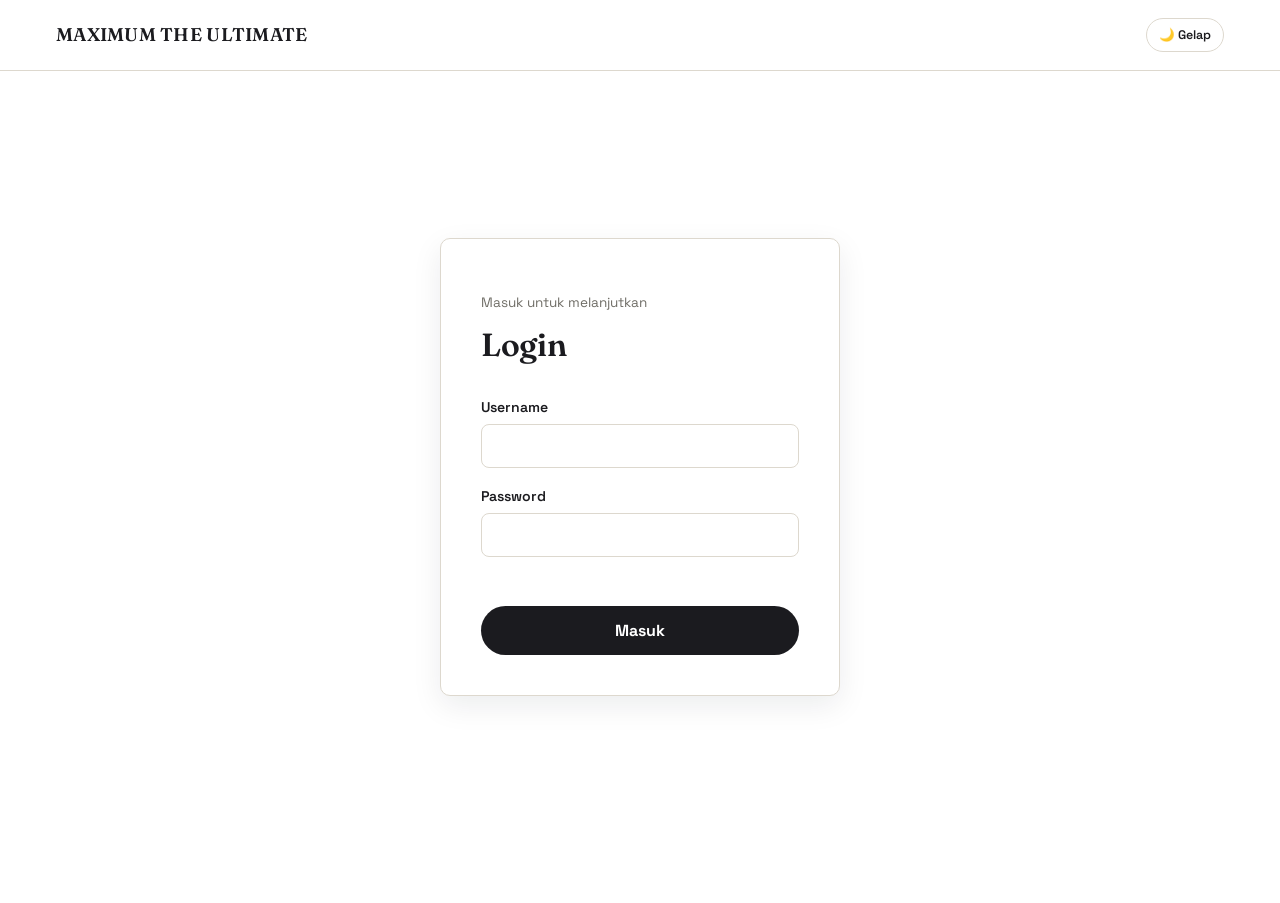
==== index.html @ 6335e6b5 "gaskeun" ====
<!doctype html>
<html lang="id">
<head>
<script src="js/auth-guard.js?v=20261030a"></script>
<meta charset="utf-8" />
<meta name="viewport" content="width=device-width, initial-scale=1" />
<link rel="preconnect" href="https://script.google.com" crossorigin />
<link rel="preconnect" href="https://script.googleusercontent.com" crossorigin />
<link rel="dns-prefetch" href="https://script.google.com" />
<link rel="dns-prefetch" href="https://script.googleusercontent.com" />
<title>MAXIMUM THE ULTIMATE — Laporan Event &amp; Analytics</title>
<link rel="stylesheet" href="css/style.css?v=20261030a" />
<link rel="stylesheet" href="css/loader.css?v=20261030a" />
<link rel="stylesheet" href="css/feas.css?v=20261030a" />
<link rel="stylesheet" href="css/home.css?v=20261030a" />
</head>
<body class="home-page">
  <header class="topnav homebar">
    <div class="brand"><svg class="brand-mark" viewBox="0 0 24 24" fill="currentColor" aria-hidden="true"><rect x="0" y="0" width="6" height="6" rx="1" opacity=".45"/><rect x="9" y="0" width="6" height="6" rx="1"/><rect x="18" y="0" width="6" height="6" rx="1"/><rect x="0" y="9" width="6" height="6" rx="1"/><rect x="9" y="9" width="6" height="6" rx="1" opacity=".45"/><rect x="18" y="9" width="6" height="6" rx="1"/><rect x="9" y="18" width="6" height="6" rx="1"/><rect x="18" y="18" width="6" height="6" rx="1" opacity=".45"/></svg>MAXIMUM THE ULTIMATE</div>
    <div class="topnav-actions"><button type="button" class="theme-toggle" data-theme-toggle>🌙 Gelap</button></div>
  </header>

  <svg width="0" height="0" style="position:absolute" aria-hidden="true" focusable="false">
    <defs>
      <symbol id="px-corner" viewBox="0 0 56 38" fill="currentColor"><rect x="14" y="0" width="10" height="10" rx="1.5" opacity="0.16"/><rect x="28" y="0" width="10" height="10" rx="1.5" opacity="0.5"/><rect x="42" y="0" width="10" height="10" rx="1.5" opacity="1"/><rect x="0" y="14" width="10" height="10" rx="1.5" opacity="0.1"/><rect x="14" y="14" width="10" height="10" rx="1.5" opacity="0.28"/><rect x="28" y="14" width="10" height="10" rx="1.5" opacity="0.7"/><rect x="42" y="14" width="10" height="10" rx="1.5" opacity="0.9"/><rect x="14" y="28" width="10" height="10" rx="1.5" opacity="0.18"/><rect x="28" y="28" width="10" height="10" rx="1.5" opacity="0.4"/><rect x="42" y="28" width="10" height="10" rx="1.5" opacity="0.75"/></symbol>
      <symbol id="px-scatter" viewBox="0 0 38 38" fill="currentColor"><rect x="14" y="0" width="10" height="10" rx="1.5" opacity="1"/><rect x="28" y="0" width="10" height="10" rx="1.5" opacity="0.5"/><rect x="0" y="14" width="10" height="10" rx="1.5" opacity="0.6"/><rect x="28" y="14" width="10" height="10" rx="1.5" opacity="1"/><rect x="0" y="28" width="10" height="10" rx="1.5" opacity="1"/><rect x="14" y="28" width="10" height="10" rx="1.5" opacity="0.4"/></symbol>
    </defs>
  </svg>

  <main class="home">
    <h1>Menu utama</h1>
    <p class="sub">Pilih fitur yang ingin dibuka.</p>
    <nav class="tiles" aria-label="Fitur">
      <svg class="panel-px a" viewBox="0 0 56 38" aria-hidden="true"><use href="#px-corner"/></svg>
      <svg class="panel-px b" viewBox="0 0 38 38" aria-hidden="true"><use href="#px-scatter"/></svg>
      <svg class="panel-px c" viewBox="0 0 56 38" aria-hidden="true"><use href="#px-corner"/></svg>
      <a class="tile" href="input.html" style="--tcl:#1f8a70;--tcd:#9fd4ab"><svg class="tile-px" viewBox="0 0 56 38" aria-hidden="true"><use href="#px-corner"/></svg><span class="tile-ic"><svg viewBox="0 0 24 24" fill="currentColor" aria-hidden="true"><rect x="0" y="0" width="6" height="6" rx="1"/><rect x="9" y="0" width="6" height="6" rx="1"/><rect x="0" y="9" width="6" height="6" rx="1"/><rect x="9" y="9" width="6" height="6" rx="1" opacity="0.5"/><rect x="18" y="9" width="6" height="6" rx="1"/><rect x="9" y="18" width="6" height="6" rx="1"/><rect x="18" y="18" width="6" height="6" rx="1"/></svg></span><span class="tile-t">Input Report</span><span class="tile-d">Catat event dan barang sewa, plus Daftar Event (buka, edit, duplikat).</span></a>
      <a class="tile" href="analytics.html" style="--tcl:#6b4fa0;--tcd:#aa9ddb"><svg class="tile-px" viewBox="0 0 56 38" aria-hidden="true"><use href="#px-corner"/></svg><span class="tile-ic"><svg viewBox="0 0 24 24" fill="currentColor" aria-hidden="true"><rect x="9" y="0" width="6" height="6" rx="1"/><rect x="18" y="0" width="6" height="6" rx="1" opacity="0.5"/><rect x="0" y="9" width="6" height="6" rx="1"/><rect x="9" y="9" width="6" height="6" rx="1"/><rect x="0" y="18" width="6" height="6" rx="1" opacity="0.5"/><rect x="9" y="18" width="6" height="6" rx="1"/><rect x="18" y="18" width="6" height="6" rx="1"/></svg></span><span class="tile-t">Analytics</span><span class="tile-d">Cerita data: vendor, harga, barang, dan pola pengeluaran.</span></a>
      <a class="tile" href="budget.html" style="--tcl:#d4472a;--tcd:#f2a691"><svg class="tile-px" viewBox="0 0 56 38" aria-hidden="true"><use href="#px-corner"/></svg><span class="tile-ic"><svg viewBox="0 0 24 24" fill="currentColor" aria-hidden="true"><rect x="0" y="0" width="6" height="6" rx="1"/><rect x="9" y="0" width="6" height="6" rx="1" opacity="0.5"/><rect x="18" y="0" width="6" height="6" rx="1"/><rect x="9" y="9" width="6" height="6" rx="1"/><rect x="18" y="9" width="6" height="6" rx="1"/><rect x="0" y="18" width="6" height="6" rx="1"/><rect x="9" y="18" width="6" height="6" rx="1"/></svg></span><span class="tile-t">Budget</span><span class="tile-d">Susun budget dengan saran item, vendor, dan harga dari database.</span></a>
      <a class="tile" href="feasibility.html" style="--tcl:#b8860b;--tcd:#e8ca8d"><svg class="tile-px" viewBox="0 0 56 38" aria-hidden="true"><use href="#px-corner"/></svg><span class="tile-ic"><svg viewBox="0 0 24 24" fill="currentColor" aria-hidden="true"><rect x="0" y="0" width="6" height="6" rx="1" opacity="0.5"/><rect x="9" y="0" width="6" height="6" rx="1"/><rect x="0" y="9" width="6" height="6" rx="1"/><rect x="9" y="9" width="6" height="6" rx="1"/><rect x="18" y="9" width="6" height="6" rx="1"/><rect x="9" y="18" width="6" height="6" rx="1" opacity="0.5"/><rect x="18" y="18" width="6" height="6" rx="1"/></svg></span><span class="tile-t">Feasibility</span><span class="tile-d">Cek kelayakan anggaran event terhadap plafon & margin.</span></a>
      <a class="tile" href="vendor.html" style="--tcl:#0e7c86;--tcd:#74bcc4"><svg class="tile-px" viewBox="0 0 56 38" aria-hidden="true"><use href="#px-corner"/></svg><span class="tile-ic"><svg viewBox="0 1 24 24" fill="currentColor" aria-hidden="true"><ellipse cx="12" cy="5" rx="8" ry="3"/><path d="M4 6.2c0 1.66 3.58 3 8 3s8-1.34 8-3v2.4c0 1.66-3.58 3-8 3s-8-1.34-8-3z"/><path d="M4 9.8c0 1.66 3.58 3 8 3s8-1.34 8-3v2.4c0 1.66-3.58 3-8 3s-8-1.34-8-3z"/><path d="M4 13.4c0 1.66 3.58 3 8 3s8-1.34 8-3v2.4c0 1.66-3.58 3-8 3s-8-1.34-8-3z"/><path d="M4 17c0 1.66 3.58 3 8 3s8-1.34 8-3v2.4c0 1.66-3.58 3-8 3s-8-1.34-8-3z"/></svg></span><span class="tile-t">Database</span><span class="tile-d">Database harga item per vendor dan kombinasi hari.</span></a>
    </nav>
  </main>

  <script src="js/loader.js?v=20261030a"></script>
  <script src="js/theme.js?v=20261030a"></script>
  </body>
</html>
---- css/style.css ----
/* =========================================================================
   style.css — shared tokens, reset, typography, and nav.
   Design language: editorial data journalism, not an admin dashboard.
   ========================================================================= */

@import url("https://fonts.googleapis.com/css2?family=Fraunces:ital,opsz,wght@0,9..144,400;0,9..144,500;0,9..144,600;0,9..144,700;1,9..144,500&family=Space+Grotesk:wght@400;500;600;700&display=swap");

:root {
  color-scheme: light;
  --paper: #ffffff;
  --paper-raised: #ffffff;
  --ink: #1b1b1f;
  --muted: #6f6d66;
  --line: #ddd8ce;

  --c-price: #1f8a70;
  --c-vendor-freq: #6b4fa0;
  --c-vendor-spend: #e8552f;
  --c-item: #c9971f;
  --c-itemvendor: #233d63;
  --c-time: #b23a6b;
  --c-payment: #0e7c86;
  --c-attention: #c1352e;

  --font-display: "Fraunces", Georgia, serif;
  --font-sans: "Space Grotesk", "Helvetica Neue", Arial, sans-serif;

  --measure: 640px;
  --radius: 10px;
  --shadow: 0 10px 30px rgba(15, 23, 42, 0.08);
}

:root[data-theme="dark"] {
  color-scheme: dark;
  --paper: #0b0b0d;
  --paper-raised: #151518;
  --ink: #f5f5f5;
  --muted: #a3a3ad;
  --line: #2b2b31;
  --shadow: 0 14px 34px rgba(0,0,0,.35);
}


* { box-sizing: border-box; }

html { scroll-behavior: smooth; }
@media (prefers-reduced-motion: reduce) {
  html { scroll-behavior: auto; }
  * { animation-duration: 0.01ms !important; animation-iteration-count: 1 !important; transition-duration: 0.01ms !important; scroll-behavior: auto !important; }
}

body {
  margin: 0;
  background: var(--paper);
  color: var(--ink);
  font-family: var(--font-sans);
  font-size: 16px;
  line-height: 1.5;
  -webkit-font-smoothing: antialiased;
}

h1, h2, h3 { font-family: var(--font-display); margin: 0; font-weight: 600; letter-spacing: -0.01em; }

a { color: inherit; }

button {
  font-family: var(--font-sans);
  cursor: pointer;
}

:focus-visible {
  outline: 3px solid var(--c-vendor-freq);
  outline-offset: 2px;
}

/* ---------------------------------------------------------------------- */
/* Top navigation                                                          */
/* ---------------------------------------------------------------------- */
.topnav {
  position: sticky;
  top: 0;
  z-index: 40;
  display: flex;
  align-items: center;
  justify-content: space-between;
  padding: 18px clamp(20px, 5vw, 56px);
  background: color-mix(in srgb, var(--paper) 92%, transparent);
  backdrop-filter: blur(6px);
  border-bottom: 1px solid var(--line);
}

.topnav .brand {
  font-family: var(--font-display);
  font-weight: 600;
  font-size: 1.15rem;
}

.topnav .brand span { color: var(--ink); }
.topnav .brand { text-transform: uppercase; letter-spacing: .015em; }
.topnav-actions { display:flex; align-items:center; gap:10px; }
.theme-toggle { border:1px solid var(--line); background:var(--paper-raised); color:var(--ink); border-radius:999px; padding:8px 12px; font-size:.78rem; font-weight:600; cursor:pointer; white-space:nowrap; flex-shrink:0; transition:transform .2s ease, border-color .2s ease, background .2s ease; }
.theme-toggle:hover { transform:translateY(-1px); border-color:var(--ink); }

.topnav nav {
  display: flex;
  gap: 28px;
}

.topnav nav a {
  text-decoration: none;
  font-size: 0.95rem;
  font-weight: 500;
  color: var(--muted);
  white-space: nowrap;
  padding-bottom: 4px;
  border-bottom: 2px solid transparent;
  transition: color 0.2s ease, border-color 0.2s ease;
}

.topnav nav a:hover,
.topnav nav a.active {
  color: var(--ink);
  border-bottom-color: var(--c-vendor-spend);
}

/* ---------------------------------------------------------------------- */
/* Landing page (index.html)                                               */
/* ---------------------------------------------------------------------- */
.landing-hero {
  min-height: calc(100vh - 68px);
  display: flex;
  flex-direction: column;
  justify-content: center;
  padding: 40px clamp(20px, 6vw, 80px) 80px;
}

.landing-hero .kicker {
  font-size: 0.95rem;
  color: var(--muted);
  margin-bottom: 18px;
  max-width: 480px;
}

.landing-hero h1 {
  font-size: clamp(2.6rem, 7vw, 5.2rem);
  line-height: 1.02;
  max-width: 16ch;
}

.landing-hero h1 em {
  font-style: italic;
  color: var(--c-vendor-spend);
}

.landing-actions {
  display: flex;
  gap: 16px;
  margin-top: 44px;
  flex-wrap: wrap;
}

.btn {
  display: inline-flex;
  align-items: center;
  gap: 10px;
  padding: 14px 26px;
  border-radius: 999px;
  font-weight: 600;
  font-size: 1rem;
  text-decoration: none;
  border: 1.5px solid var(--ink);
  transition: transform 0.15s ease, background 0.15s ease, color 0.15s ease;
}

.btn-primary { background: var(--ink); color: var(--paper); }
.btn-primary:hover { transform: translateY(-2px); background: var(--c-vendor-spend); border-color: var(--c-vendor-spend); }

.btn-secondary { background: transparent; color: var(--ink); }
.btn-secondary:hover { transform: translateY(-2px); background: var(--paper-raised); }

.landing-glance {
  display: grid;
  grid-template-columns: repeat(auto-fit, minmax(150px, 1fr));
  gap: 28px;
  margin-top: 64px;
  max-width: 760px;
}

.glance-item .num {
  font-family: var(--font-display);
  font-size: clamp(2rem, 4vw, 2.8rem);
  color: var(--c-itemvendor);
}

.glance-item .label {
  font-size: 0.85rem;
  color: var(--muted);
  margin-top: 4px;
}


/* Responsive safety */
img, svg, canvas, iframe { max-width: 100%; }
.chart-wrap, .item-block, .field, .story-section, .section-text { min-width: 0; }
/* Kata hanya dipatahkan kalau satu kata benar-benar tidak muat di baris
   (mis. URL panjang). Sebelumnya "anywhere" membuat menu & tombol yang
   sempit terpecah huruf per huruf di layar HP. */
* { overflow-wrap: break-word; }
.topnav nav a, .theme-toggle, .btn, button { overflow-wrap: normal; word-break: normal; }


/* ---------------------------------------------------------------------- */
/* Navigasi di layar kecil: 2 baris rapi (nama di atas, menu di bawah)     */
/* ---------------------------------------------------------------------- */
@media (max-width: 760px) {
  .topnav {
    flex-wrap: wrap;
    gap: 10px 12px;
    padding: 12px clamp(16px, 5vw, 28px) 0;
  }
  .topnav .brand {
    flex: 1 1 0;                  /* boleh 2 baris, supaya tombol tema tetap sebaris di kanan */
    min-width: 0;
    text-wrap: balance;
    font-size: clamp(0.92rem, 4.2vw, 1.05rem);
    line-height: 1.25;
    padding-bottom: 2px;
  }
  .topnav-actions {
    display: contents;            /* toggle naik ke baris pertama, menu ke baris kedua */
  }
  .topnav-actions .theme-toggle {
    order: 2;
    align-self: center;
    margin-left: auto;
  }
  .topnav-actions nav {
    order: 3;
    flex: 1 1 100%;
    gap: 18px;
    overflow-x: auto;
    scrollbar-width: none;
    -webkit-overflow-scrolling: touch;
    margin: 0 calc(-1 * clamp(16px, 5vw, 28px));
    padding: 0 clamp(16px, 5vw, 28px);
  }
  .topnav-actions nav::-webkit-scrollbar { display: none; }
  .topnav nav a {
    padding: 8px 0 10px;
    font-size: 0.92rem;
  }
  .topnav:not(:has(nav)) { padding-bottom: 12px; }   /* halaman login: tanpa baris menu */
}
---- css/loader.css ----
/* =========================================================================
   loader.css — loader "grid fill" MAXIMUM THE ULTIMATE.
   Satu tampilan loading untuk semua halaman: login, index, input,
   analytics, dan vendor. Warna mengikuti tema (var --ink / --paper di
   style.css) sehingga otomatis benar di mode gelap maupun terang.
   ========================================================================= */

.mx-loader {
  --mx-duration: 1.8s;
  display: flex;
  flex-direction: column;
  align-items: center;
  gap: 15px;
}

.mx-loader .mx-logo {
  width: 160px;
  height: 160px;
}

.mx-loader .mx-circle { fill: var(--ink); }

.mx-loader .mx-sq {
  fill: var(--paper);
  opacity: 0;
  transform-box: fill-box;
  transform-origin: center;
  transform: scale(0.4);
  animation: mx-pop var(--mx-duration) ease forwards infinite;
}

.mx-loader .mx-sq:nth-of-type(1) { animation-delay: 0s; }
.mx-loader .mx-sq:nth-of-type(2) { animation-delay: 0.13s; }
.mx-loader .mx-sq:nth-of-type(3) { animation-delay: 0.26s; }
.mx-loader .mx-sq:nth-of-type(4) { animation-delay: 0.39s; }
.mx-loader .mx-sq:nth-of-type(5) { animation-delay: 0.52s; }
.mx-loader .mx-sq:nth-of-type(6) { animation-delay: 0.65s; }
.mx-loader .mx-sq:nth-of-type(7) { animation-delay: 0.78s; }
.mx-loader .mx-sq:nth-of-type(8) { animation-delay: 0.91s; }
.mx-loader .mx-sq:nth-of-type(9) { animation-delay: 1.04s; }

@keyframes mx-pop {
  0%   { opacity: 0; transform: scale(0.4); }
  12%  { opacity: 1; transform: scale(1.08); }
  20%  { opacity: 1; transform: scale(1); }
  75%  { opacity: 1; transform: scale(1); }
  88%  { opacity: 0; transform: scale(0.4); }
  100% { opacity: 0; transform: scale(0.4); }
}

.mx-loader .mx-label {
  font-family: var(--font-sans, sans-serif);
  font-size: 24px;
  font-weight: 800;
  letter-spacing: 0.04em;
  color: var(--ink);
  text-align: center;
  text-transform: uppercase;
}

/* Loader kecil untuk dipakai di dalam tombol / area sempit ----------------- */
.mx-loader.mx-sm .mx-logo { width: 72px; height: 72px; }
.mx-loader.mx-sm .mx-label { font-size: 14px; }

/* Overlay layar penuh ------------------------------------------------------ */
.mx-overlay {
  position: fixed;
  inset: 0;
  z-index: 9999;
  display: flex;
  align-items: center;
  justify-content: center;
  background: var(--paper);
  opacity: 1;
  transition: opacity 0.25s ease;
}
.mx-overlay.mx-hiding { opacity: 0; pointer-events: none; }

/* Loader inline (mengisi area konten, bukan menutup layar) ------------------ */
.mx-inline {
  display: flex;
  flex-direction: column;
  align-items: center;
  justify-content: center;
  width: 100%;
  min-height: 55vh;
  gap: 15px;
}

/* pastikan atribut hidden tetap menang atas display:flex di atas */
.mx-inline[hidden], .mx-loader[hidden] { display: none !important; }

@media (prefers-reduced-motion: reduce) {
  .mx-loader .mx-sq { animation: none; opacity: 1; transform: scale(1); }
}
---- css/feas.css ----
@import url("https://fonts.googleapis.com/css2?family=Instrument+Sans:wght@400;500;600;700&display=swap");
/* feas.css — bahasa desain Feasibility (palet, font, bar Home, menu kartu). Dimuat paling akhir di setiap halaman. */
:root{--paper:#eef1f4;--paper-raised:#fff;--ink:#131d27;--muted:#647282;--line:#dbe1e7;
--font-sans:"Instrument Sans",system-ui,-apple-system,"Segoe UI",Roboto,sans-serif;--font-display:var(--font-sans);
--f-blue:#1d5fd6;--f-blue-ink:#fff;--f-red:#c7352b;--f-cat:#e4e9ee;--shadow:0 6px 20px rgba(15,23,42,.07)}
:root[data-theme="dark"]{--paper:#10161d;--paper-raised:#18212b;--ink:#e8edf2;--muted:#93a1b0;--line:#2b3947;
--f-blue:#4b8bff;--f-blue-ink:#07101c;--f-red:#ff7a6e;--f-cat:#223040}
body{font-size:15px;font-variant-numeric:tabular-nums}
h1,h2,h3{letter-spacing:-.01em}
/* bar atas: tombol Home + nama fitur */
.topnav.homebar{padding:10px clamp(14px,3vw,28px);gap:12px;background:var(--paper-raised);backdrop-filter:none;justify-content:flex-start;flex-wrap:nowrap}
.homebar .home-btn{display:inline-flex;align-items:center;gap:7px;text-decoration:none;font-weight:600;font-size:.88rem;padding:7px 12px;border:1px solid var(--line);border-radius:6px;color:var(--ink);background:transparent;white-space:nowrap}
.homebar .home-btn:hover{border-color:var(--muted)}
.homebar svg{width:18px;height:18px;flex:none}
.homebar .brand{display:flex;align-items:center;gap:8px;flex:0 1 auto!important;text-transform:none;font-family:var(--font-sans);font-weight:700;font-size:1.02rem;letter-spacing:0;padding:0}
.homebar .brand svg{color:var(--f-blue)}
.homebar .topnav-actions{margin-left:auto}
@media (max-width:760px){.topnav.homebar{padding:10px 14px}.homebar .home-btn span{display:none}.homebar .home-btn{padding:7px 9px}}
@media print{.topnav.homebar{display:none!important}}
/* menu utama */
.home{max-width:1100px;margin:0 auto;padding:26px clamp(14px,3vw,28px) 60px}
.home h1{font-size:1.7rem;font-weight:700;margin:0 0 4px}
.home .sub{color:var(--muted);margin:0 0 16px;font-size:.95rem}
.glance{display:flex;flex-wrap:wrap;gap:10px;margin:0 0 20px}
.glance .g{background:var(--paper-raised);border:1px solid var(--line);border-radius:10px;padding:10px 16px;min-width:130px}
.glance .num{font-size:1.4rem;font-weight:700}
.glance .label{font-size:.78rem;color:var(--muted)}
.tiles{display:grid;grid-template-columns:repeat(auto-fill,minmax(250px,1fr));gap:14px}
.tile{display:flex;flex-direction:column;gap:6px;padding:18px;background:var(--paper-raised);border:1px solid var(--line);border-radius:12px;text-decoration:none;color:var(--ink);transition:transform .15s,border-color .15s}
.tile:hover{transform:translateY(-2px);border-color:var(--tc)}
.tile-ic{width:44px;height:44px;border-radius:10px;display:grid;place-items:center;color:var(--tc);background:color-mix(in srgb,var(--tc) 14%,transparent);margin-bottom:6px}
.tile-ic svg{width:24px;height:24px}
.tile-t{font-weight:700;font-size:1.02rem}
.tile-d{color:var(--muted);font-size:.85rem;line-height:1.4}
---- css/home.css ----
/* home.css — halaman depan (Menu utama): panel kartu bergaya "pixel".
   Hanya berlaku di <body class="home-page">; halaman fitur tidak terpengaruh.
   Gelap = tampilan utama, terang = kebalikannya (netral hitam <-> putih). */

body.home-page{
  --paper:#f3f3f5; --paper-raised:#f3f3f5;
  --ink:#16161a; --muted:#6a6a74; --line:#dcdce2;
  --tile:#ffffff; --panel:rgba(22,22,26,.025);
}
:root[data-theme="dark"] body.home-page{
  --paper:#0a0a0c; --paper-raised:#0a0a0c;
  --ink:#f2f2f4; --muted:#9a9aa5; --line:#2a2a30;
  --tile:#131316; --panel:rgba(255,255,255,.025);
}

/* bar atas: menyatu dengan latar */
.home-page .topnav.homebar{background:var(--paper);}
.home-page .topnav.homebar .brand{gap:10px}
.home-page .topnav.homebar .brand .brand-mark{width:22px;height:22px;color:var(--ink);flex:none}

/* judul */
.home-page .home{max-width:1120px;padding-top:34px}
.home-page .home h1{font-size:1.75rem;font-weight:650;margin:0 0 6px}
.home-page .home .sub{margin:0 0 22px;font-size:.95rem;color:var(--muted)}

/* panel */
.home-page .tiles{
  position:relative;overflow:hidden;isolation:isolate;
  display:grid;grid-template-columns:repeat(4,minmax(0,1fr));gap:12px;
  padding:14px;border:1px solid var(--line);border-radius:16px;
  background:linear-gradient(180deg,var(--panel),transparent 70%);
}
.panel-px{position:absolute;z-index:0;pointer-events:none;color:var(--ink)}
.panel-px.a{right:14px;bottom:14px;width:150px;opacity:.1}
.panel-px.b{left:56%;bottom:14px;width:58px;opacity:.1}
.panel-px.c{left:31%;bottom:18px;width:104px;opacity:.07}

/* kartu: warna aksen per kartu (--tcl terang, --tcd gelap) */
.home-page .tile{--tc:var(--tcl)}
:root[data-theme="dark"] .home-page .tile{--tc:var(--tcd)}
.home-page .tile{
  position:relative;z-index:1;overflow:hidden;min-height:128px;
  display:flex;flex-direction:column;gap:4px;padding:16px 16px 18px;
  background:var(--tile);border:1px solid var(--line);border-radius:12px;
  transition:border-color .2s ease,background .2s ease,box-shadow .2s ease;
}
.home-page .tile:hover,.home-page .tile:focus-visible{
  transform:none;
  border-color:color-mix(in srgb,var(--tc) 55%,var(--line));
  background:
    radial-gradient(120% 140% at 0% 0%,color-mix(in srgb,var(--tc) 16%,transparent),transparent 62%),
    var(--tile);
  box-shadow:inset 0 0 0 1px color-mix(in srgb,var(--tc) 14%,transparent);
}
.home-page .tile:focus-visible{outline:2px solid var(--tc);outline-offset:2px}

.home-page .tile-ic{
  width:36px;height:36px;border-radius:0;background:none;margin:0 0 12px;
  display:block;color:var(--tc);
}
.home-page .tile-ic svg{width:100%;height:100%;display:block}
.home-page .tile-t{font-weight:650;font-size:.98rem;letter-spacing:-.005em}
.home-page .tile-d{font-size:.8rem;line-height:1.45;color:var(--muted);max-width:30ch}

/* hiasan piksel di pojok kanan atas kartu */
.tile-px{position:absolute;top:12px;right:12px;width:76px;color:var(--ink);opacity:.2;pointer-events:none;transition:opacity .25s ease}
.home-page .tile:hover .tile-px,.home-page .tile:focus-visible .tile-px{opacity:.95}

@media (max-width:1000px){.home-page .tiles{grid-template-columns:repeat(2,minmax(0,1fr))}}
@media (max-width:560px){
  .home-page .home{padding-top:24px}
  .home-page .tiles{grid-template-columns:1fr;padding:10px;gap:10px;border-radius:14px}
  .home-page .tile{min-height:0}
  .tile-px{width:64px}
}
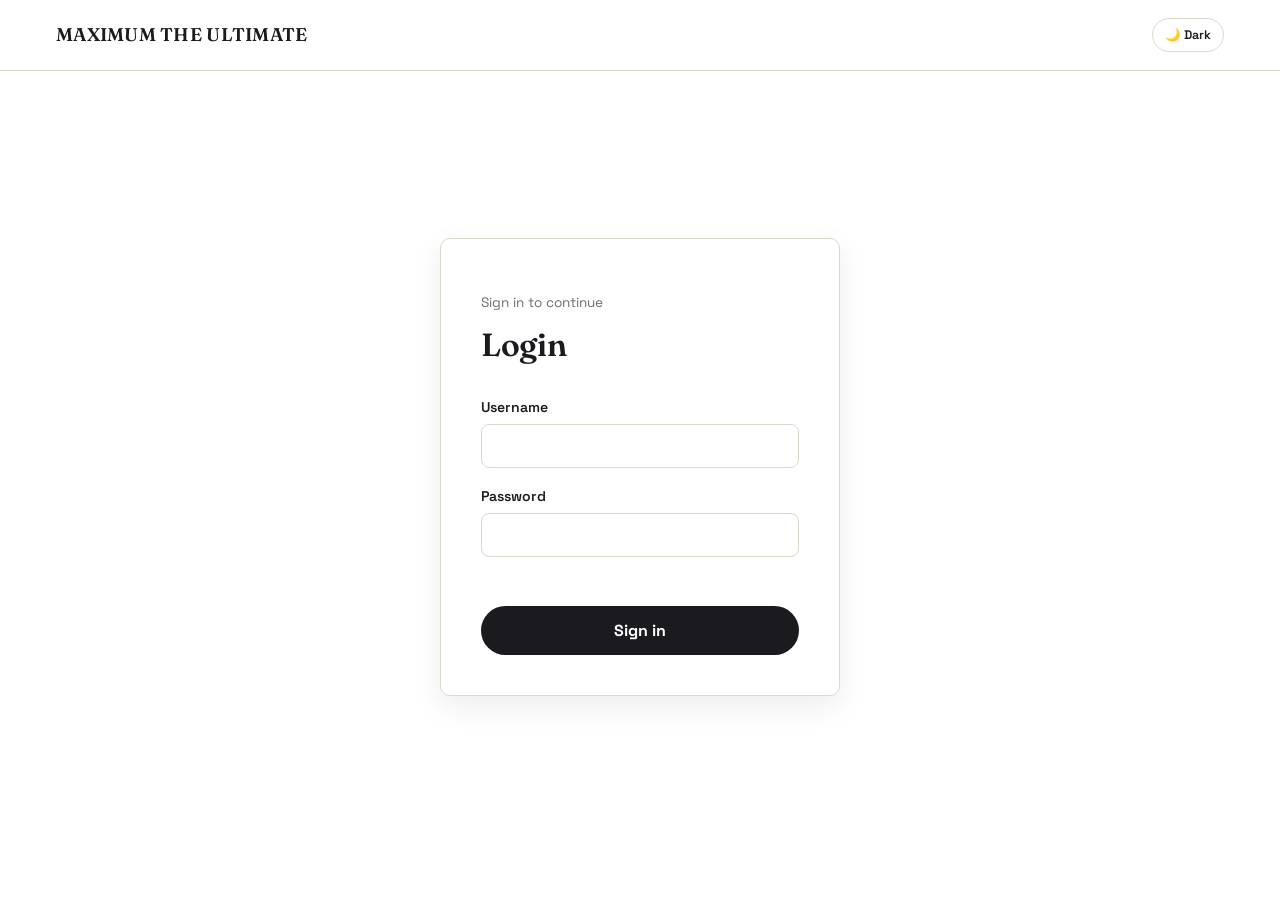
==== commit dd558544: "gasin" ====
--- a/index.html
+++ b/index.html
@@ -1,48 +1,38 @@
 <!doctype html>
-<html lang="id">
+<html lang="en">
 <head>
-<script src="js/auth-guard.js?v=20261030a"></script>
+<script src="js/auth-guard.js?v=20261030b"></script>
 <meta charset="utf-8" />
 <meta name="viewport" content="width=device-width, initial-scale=1" />
 <link rel="preconnect" href="https://script.google.com" crossorigin />
 <link rel="preconnect" href="https://script.googleusercontent.com" crossorigin />
 <link rel="dns-prefetch" href="https://script.google.com" />
 <link rel="dns-prefetch" href="https://script.googleusercontent.com" />
-<title>MAXIMUM THE ULTIMATE — Laporan Event &amp; Analytics</title>
-<link rel="stylesheet" href="css/style.css?v=20261030a" />
-<link rel="stylesheet" href="css/loader.css?v=20261030a" />
-<link rel="stylesheet" href="css/feas.css?v=20261030a" />
-<link rel="stylesheet" href="css/home.css?v=20261030a" />
+<title>MAXIMUM THE ULTIMATE — Event Reports &amp; Analytics</title>
+<link rel="stylesheet" href="css/style.css?v=20261030b" />
+<link rel="stylesheet" href="css/loader.css?v=20261030b" />
+<link rel="stylesheet" href="css/feas.css?v=20261030b" />
+<link rel="stylesheet" href="css/home.css?v=20261030b" />
 </head>
 <body class="home-page">
   <header class="topnav homebar">
-    <div class="brand"><svg class="brand-mark" viewBox="0 0 24 24" fill="currentColor" aria-hidden="true"><rect x="0" y="0" width="6" height="6" rx="1" opacity=".45"/><rect x="9" y="0" width="6" height="6" rx="1"/><rect x="18" y="0" width="6" height="6" rx="1"/><rect x="0" y="9" width="6" height="6" rx="1"/><rect x="9" y="9" width="6" height="6" rx="1" opacity=".45"/><rect x="18" y="9" width="6" height="6" rx="1"/><rect x="9" y="18" width="6" height="6" rx="1"/><rect x="18" y="18" width="6" height="6" rx="1" opacity=".45"/></svg>MAXIMUM THE ULTIMATE</div>
-    <div class="topnav-actions"><button type="button" class="theme-toggle" data-theme-toggle>🌙 Gelap</button></div>
+    <div class="brand"><svg class="brand-mark" viewBox="0 0 24 24" fill="currentColor" aria-hidden="true"><rect x="0" y="0" width="6" height="6" rx="1"/><rect x="9" y="0" width="6" height="6" rx="1"/><rect x="18" y="0" width="6" height="6" rx="1"/><rect x="9" y="9" width="6" height="6" rx="1"/><rect x="18" y="9" width="6" height="6" rx="1"/><rect x="0" y="18" width="6" height="6" rx="1"/><rect x="18" y="18" width="6" height="6" rx="1"/></svg>MAXIMUM THE ULTIMATE</div>
+    <div class="topnav-actions"><button type="button" class="theme-toggle" data-theme-toggle>🌙 Dark</button></div>
   </header>
 
-  <svg width="0" height="0" style="position:absolute" aria-hidden="true" focusable="false">
-    <defs>
-      <symbol id="px-corner" viewBox="0 0 56 38" fill="currentColor"><rect x="14" y="0" width="10" height="10" rx="1.5" opacity="0.16"/><rect x="28" y="0" width="10" height="10" rx="1.5" opacity="0.5"/><rect x="42" y="0" width="10" height="10" rx="1.5" opacity="1"/><rect x="0" y="14" width="10" height="10" rx="1.5" opacity="0.1"/><rect x="14" y="14" width="10" height="10" rx="1.5" opacity="0.28"/><rect x="28" y="14" width="10" height="10" rx="1.5" opacity="0.7"/><rect x="42" y="14" width="10" height="10" rx="1.5" opacity="0.9"/><rect x="14" y="28" width="10" height="10" rx="1.5" opacity="0.18"/><rect x="28" y="28" width="10" height="10" rx="1.5" opacity="0.4"/><rect x="42" y="28" width="10" height="10" rx="1.5" opacity="0.75"/></symbol>
-      <symbol id="px-scatter" viewBox="0 0 38 38" fill="currentColor"><rect x="14" y="0" width="10" height="10" rx="1.5" opacity="1"/><rect x="28" y="0" width="10" height="10" rx="1.5" opacity="0.5"/><rect x="0" y="14" width="10" height="10" rx="1.5" opacity="0.6"/><rect x="28" y="14" width="10" height="10" rx="1.5" opacity="1"/><rect x="0" y="28" width="10" height="10" rx="1.5" opacity="1"/><rect x="14" y="28" width="10" height="10" rx="1.5" opacity="0.4"/></symbol>
-    </defs>
-  </svg>
-
   <main class="home">
-    <h1>Menu utama</h1>
-    <p class="sub">Pilih fitur yang ingin dibuka.</p>
-    <nav class="tiles" aria-label="Fitur">
-      <svg class="panel-px a" viewBox="0 0 56 38" aria-hidden="true"><use href="#px-corner"/></svg>
-      <svg class="panel-px b" viewBox="0 0 38 38" aria-hidden="true"><use href="#px-scatter"/></svg>
-      <svg class="panel-px c" viewBox="0 0 56 38" aria-hidden="true"><use href="#px-corner"/></svg>
-      <a class="tile" href="input.html" style="--tcl:#1f8a70;--tcd:#9fd4ab"><svg class="tile-px" viewBox="0 0 56 38" aria-hidden="true"><use href="#px-corner"/></svg><span class="tile-ic"><svg viewBox="0 0 24 24" fill="currentColor" aria-hidden="true"><rect x="0" y="0" width="6" height="6" rx="1"/><rect x="9" y="0" width="6" height="6" rx="1"/><rect x="0" y="9" width="6" height="6" rx="1"/><rect x="9" y="9" width="6" height="6" rx="1" opacity="0.5"/><rect x="18" y="9" width="6" height="6" rx="1"/><rect x="9" y="18" width="6" height="6" rx="1"/><rect x="18" y="18" width="6" height="6" rx="1"/></svg></span><span class="tile-t">Input Report</span><span class="tile-d">Catat event dan barang sewa, plus Daftar Event (buka, edit, duplikat).</span></a>
-      <a class="tile" href="analytics.html" style="--tcl:#6b4fa0;--tcd:#aa9ddb"><svg class="tile-px" viewBox="0 0 56 38" aria-hidden="true"><use href="#px-corner"/></svg><span class="tile-ic"><svg viewBox="0 0 24 24" fill="currentColor" aria-hidden="true"><rect x="9" y="0" width="6" height="6" rx="1"/><rect x="18" y="0" width="6" height="6" rx="1" opacity="0.5"/><rect x="0" y="9" width="6" height="6" rx="1"/><rect x="9" y="9" width="6" height="6" rx="1"/><rect x="0" y="18" width="6" height="6" rx="1" opacity="0.5"/><rect x="9" y="18" width="6" height="6" rx="1"/><rect x="18" y="18" width="6" height="6" rx="1"/></svg></span><span class="tile-t">Analytics</span><span class="tile-d">Cerita data: vendor, harga, barang, dan pola pengeluaran.</span></a>
-      <a class="tile" href="budget.html" style="--tcl:#d4472a;--tcd:#f2a691"><svg class="tile-px" viewBox="0 0 56 38" aria-hidden="true"><use href="#px-corner"/></svg><span class="tile-ic"><svg viewBox="0 0 24 24" fill="currentColor" aria-hidden="true"><rect x="0" y="0" width="6" height="6" rx="1"/><rect x="9" y="0" width="6" height="6" rx="1" opacity="0.5"/><rect x="18" y="0" width="6" height="6" rx="1"/><rect x="9" y="9" width="6" height="6" rx="1"/><rect x="18" y="9" width="6" height="6" rx="1"/><rect x="0" y="18" width="6" height="6" rx="1"/><rect x="9" y="18" width="6" height="6" rx="1"/></svg></span><span class="tile-t">Budget</span><span class="tile-d">Susun budget dengan saran item, vendor, dan harga dari database.</span></a>
-      <a class="tile" href="feasibility.html" style="--tcl:#b8860b;--tcd:#e8ca8d"><svg class="tile-px" viewBox="0 0 56 38" aria-hidden="true"><use href="#px-corner"/></svg><span class="tile-ic"><svg viewBox="0 0 24 24" fill="currentColor" aria-hidden="true"><rect x="0" y="0" width="6" height="6" rx="1" opacity="0.5"/><rect x="9" y="0" width="6" height="6" rx="1"/><rect x="0" y="9" width="6" height="6" rx="1"/><rect x="9" y="9" width="6" height="6" rx="1"/><rect x="18" y="9" width="6" height="6" rx="1"/><rect x="9" y="18" width="6" height="6" rx="1" opacity="0.5"/><rect x="18" y="18" width="6" height="6" rx="1"/></svg></span><span class="tile-t">Feasibility</span><span class="tile-d">Cek kelayakan anggaran event terhadap plafon & margin.</span></a>
-      <a class="tile" href="vendor.html" style="--tcl:#0e7c86;--tcd:#74bcc4"><svg class="tile-px" viewBox="0 0 56 38" aria-hidden="true"><use href="#px-corner"/></svg><span class="tile-ic"><svg viewBox="0 1 24 24" fill="currentColor" aria-hidden="true"><ellipse cx="12" cy="5" rx="8" ry="3"/><path d="M4 6.2c0 1.66 3.58 3 8 3s8-1.34 8-3v2.4c0 1.66-3.58 3-8 3s-8-1.34-8-3z"/><path d="M4 9.8c0 1.66 3.58 3 8 3s8-1.34 8-3v2.4c0 1.66-3.58 3-8 3s-8-1.34-8-3z"/><path d="M4 13.4c0 1.66 3.58 3 8 3s8-1.34 8-3v2.4c0 1.66-3.58 3-8 3s-8-1.34-8-3z"/><path d="M4 17c0 1.66 3.58 3 8 3s8-1.34 8-3v2.4c0 1.66-3.58 3-8 3s-8-1.34-8-3z"/></svg></span><span class="tile-t">Database</span><span class="tile-d">Database harga item per vendor dan kombinasi hari.</span></a>
+    <h1>Main menu</h1>
+    <p class="sub">Choose a feature to open.</p>
+    <nav class="tiles" aria-label="Features">
+      <a class="tile" href="input.html" style="--tcl:#1f8a70;--tcd:#9fd4ab"><svg class="tile-px" viewBox="0 0 164 38" fill="currentColor" aria-hidden="true"><rect x="84" y="0" width="10" height="10" rx="1.5" opacity="0.46"/><rect x="98" y="0" width="10" height="10" rx="1.5" opacity="0.42"/><rect x="112" y="0" width="10" height="10" rx="1.5" opacity="0.60"/><rect x="126" y="0" width="10" height="10" rx="1.5" opacity="0.53"/><rect x="140" y="0" width="10" height="10" rx="1.5" opacity="0.58"/><rect x="154" y="0" width="10" height="10" rx="1.5" opacity="0.73"/><rect x="56" y="14" width="10" height="10" rx="1.5" opacity="0.25"/><rect x="70" y="14" width="10" height="10" rx="1.5" opacity="0.31"/><rect x="84" y="14" width="10" height="10" rx="1.5" opacity="0.32"/><rect x="98" y="14" width="10" height="10" rx="1.5" opacity="0.56"/><rect x="126" y="14" width="10" height="10" rx="1.5" opacity="0.63"/><rect x="140" y="14" width="10" height="10" rx="1.5" opacity="0.85"/><rect x="154" y="14" width="10" height="10" rx="1.5" opacity="0.61"/><rect x="0" y="28" width="10" height="10" rx="1.5" opacity="0.07"/><rect x="14" y="28" width="10" height="10" rx="1.5" opacity="0.11"/><rect x="56" y="28" width="10" height="10" rx="1.5" opacity="0.22"/><rect x="70" y="28" width="10" height="10" rx="1.5" opacity="0.28"/><rect x="98" y="28" width="10" height="10" rx="1.5" opacity="0.51"/><rect x="112" y="28" width="10" height="10" rx="1.5" opacity="0.62"/><rect x="126" y="28" width="10" height="10" rx="1.5" opacity="0.67"/><rect x="140" y="28" width="10" height="10" rx="1.5" opacity="0.90"/><rect x="154" y="28" width="10" height="10" rx="1.5" opacity="0.64"/></svg><span class="tile-ic"><svg viewBox="0 0 24 24" fill="currentColor" aria-hidden="true"><rect x="9" y="0" width="6" height="6" rx="1"/><rect x="0" y="9" width="6" height="6" rx="1" opacity="0.8"/><rect x="9" y="9" width="6" height="6" rx="1"/><rect x="18" y="9" width="6" height="6" rx="1" opacity="0.8"/><rect x="9" y="18" width="6" height="6" rx="1" opacity="0.55"/></svg></span><span class="tile-t">Input Report</span><span class="tile-d">Record events and rental items, plus the Event List (open, edit, duplicate).</span></a>
+      <a class="tile" href="analytics.html" style="--tcl:#6b4fa0;--tcd:#aa9ddb"><svg class="tile-px" viewBox="0 0 164 38" fill="currentColor" aria-hidden="true"><rect x="14" y="0" width="10" height="10" rx="1.5" opacity="0.12"/><rect x="28" y="0" width="10" height="10" rx="1.5" opacity="0.14"/><rect x="70" y="0" width="10" height="10" rx="1.5" opacity="0.39"/><rect x="84" y="0" width="10" height="10" rx="1.5" opacity="0.47"/><rect x="98" y="0" width="10" height="10" rx="1.5" opacity="0.49"/><rect x="112" y="0" width="10" height="10" rx="1.5" opacity="0.49"/><rect x="126" y="0" width="10" height="10" rx="1.5" opacity="0.66"/><rect x="140" y="0" width="10" height="10" rx="1.5" opacity="0.57"/><rect x="154" y="0" width="10" height="10" rx="1.5" opacity="0.60"/><rect x="14" y="14" width="10" height="10" rx="1.5" opacity="0.11"/><rect x="28" y="14" width="10" height="10" rx="1.5" opacity="0.16"/><rect x="42" y="14" width="10" height="10" rx="1.5" opacity="0.21"/><rect x="56" y="14" width="10" height="10" rx="1.5" opacity="0.32"/><rect x="84" y="14" width="10" height="10" rx="1.5" opacity="0.43"/><rect x="98" y="14" width="10" height="10" rx="1.5" opacity="0.40"/><rect x="112" y="14" width="10" height="10" rx="1.5" opacity="0.44"/><rect x="126" y="14" width="10" height="10" rx="1.5" opacity="0.75"/><rect x="140" y="14" width="10" height="10" rx="1.5" opacity="0.59"/><rect x="154" y="14" width="10" height="10" rx="1.5" opacity="0.70"/><rect x="56" y="28" width="10" height="10" rx="1.5" opacity="0.29"/><rect x="70" y="28" width="10" height="10" rx="1.5" opacity="0.35"/><rect x="84" y="28" width="10" height="10" rx="1.5" opacity="0.39"/><rect x="98" y="28" width="10" height="10" rx="1.5" opacity="0.51"/><rect x="112" y="28" width="10" height="10" rx="1.5" opacity="0.66"/><rect x="126" y="28" width="10" height="10" rx="1.5" opacity="0.52"/><rect x="140" y="28" width="10" height="10" rx="1.5" opacity="0.53"/><rect x="154" y="28" width="10" height="10" rx="1.5" opacity="0.76"/></svg><span class="tile-ic"><svg viewBox="0 0 24 24" fill="currentColor" aria-hidden="true"><rect x="9" y="0" width="6" height="6" rx="1"/><rect x="9" y="9" width="6" height="6" rx="1"/><rect x="18" y="9" width="6" height="6" rx="1" opacity="0.7"/><rect x="0" y="18" width="6" height="6" rx="1" opacity="0.45"/><rect x="9" y="18" width="6" height="6" rx="1"/><rect x="18" y="18" width="6" height="6" rx="1" opacity="0.7"/></svg></span><span class="tile-t">Analytics</span><span class="tile-d">Data story: vendors, prices, items, and spending patterns.</span></a>
+      <a class="tile" href="budget.html" style="--tcl:#d4472a;--tcd:#f2a691"><svg class="tile-px" viewBox="0 0 164 38" fill="currentColor" aria-hidden="true"><rect x="56" y="0" width="10" height="10" rx="1.5" opacity="0.26"/><rect x="70" y="0" width="10" height="10" rx="1.5" opacity="0.33"/><rect x="126" y="0" width="10" height="10" rx="1.5" opacity="0.60"/><rect x="140" y="0" width="10" height="10" rx="1.5" opacity="0.55"/><rect x="154" y="0" width="10" height="10" rx="1.5" opacity="0.61"/><rect x="0" y="14" width="10" height="10" rx="1.5" opacity="0.07"/><rect x="14" y="14" width="10" height="10" rx="1.5" opacity="0.11"/><rect x="28" y="14" width="10" height="10" rx="1.5" opacity="0.18"/><rect x="56" y="14" width="10" height="10" rx="1.5" opacity="0.26"/><rect x="98" y="14" width="10" height="10" rx="1.5" opacity="0.45"/><rect x="112" y="14" width="10" height="10" rx="1.5" opacity="0.68"/><rect x="126" y="14" width="10" height="10" rx="1.5" opacity="0.64"/><rect x="140" y="14" width="10" height="10" rx="1.5" opacity="0.73"/><rect x="154" y="14" width="10" height="10" rx="1.5" opacity="0.87"/><rect x="14" y="28" width="10" height="10" rx="1.5" opacity="0.11"/><rect x="56" y="28" width="10" height="10" rx="1.5" opacity="0.26"/><rect x="98" y="28" width="10" height="10" rx="1.5" opacity="0.36"/><rect x="112" y="28" width="10" height="10" rx="1.5" opacity="0.59"/><rect x="126" y="28" width="10" height="10" rx="1.5" opacity="0.60"/><rect x="140" y="28" width="10" height="10" rx="1.5" opacity="0.65"/><rect x="154" y="28" width="10" height="10" rx="1.5" opacity="0.92"/></svg><span class="tile-ic"><svg viewBox="0 0 24 24" fill="currentColor" aria-hidden="true"><rect x="18" y="0" width="6" height="6" rx="1"/><rect x="9" y="9" width="6" height="6" rx="1" opacity="0.75"/><rect x="18" y="9" width="6" height="6" rx="1"/><rect x="0" y="18" width="6" height="6" rx="1" opacity="0.4"/><rect x="9" y="18" width="6" height="6" rx="1" opacity="0.75"/><rect x="18" y="18" width="6" height="6" rx="1"/></svg></span><span class="tile-t">Budget</span><span class="tile-d">Build a budget with item, vendor, and price suggestions from the database.</span></a>
+      <a class="tile" href="feasibility.html" style="--tcl:#b8860b;--tcd:#e8ca8d"><svg class="tile-px" viewBox="0 0 164 38" fill="currentColor" aria-hidden="true"><rect x="84" y="0" width="10" height="10" rx="1.5" opacity="0.43"/><rect x="112" y="0" width="10" height="10" rx="1.5" opacity="0.54"/><rect x="126" y="0" width="10" height="10" rx="1.5" opacity="0.56"/><rect x="140" y="0" width="10" height="10" rx="1.5" opacity="0.84"/><rect x="154" y="0" width="10" height="10" rx="1.5" opacity="0.84"/><rect x="14" y="14" width="10" height="10" rx="1.5" opacity="0.11"/><rect x="28" y="14" width="10" height="10" rx="1.5" opacity="0.15"/><rect x="42" y="14" width="10" height="10" rx="1.5" opacity="0.22"/><rect x="56" y="14" width="10" height="10" rx="1.5" opacity="0.23"/><rect x="84" y="14" width="10" height="10" rx="1.5" opacity="0.44"/><rect x="98" y="14" width="10" height="10" rx="1.5" opacity="0.54"/><rect x="126" y="14" width="10" height="10" rx="1.5" opacity="0.48"/><rect x="140" y="14" width="10" height="10" rx="1.5" opacity="0.87"/><rect x="154" y="14" width="10" height="10" rx="1.5" opacity="0.85"/><rect x="14" y="28" width="10" height="10" rx="1.5" opacity="0.10"/><rect x="42" y="28" width="10" height="10" rx="1.5" opacity="0.20"/><rect x="56" y="28" width="10" height="10" rx="1.5" opacity="0.30"/><rect x="70" y="28" width="10" height="10" rx="1.5" opacity="0.35"/><rect x="84" y="28" width="10" height="10" rx="1.5" opacity="0.45"/><rect x="98" y="28" width="10" height="10" rx="1.5" opacity="0.37"/><rect x="112" y="28" width="10" height="10" rx="1.5" opacity="0.63"/><rect x="140" y="28" width="10" height="10" rx="1.5" opacity="0.82"/><rect x="154" y="28" width="10" height="10" rx="1.5" opacity="0.96"/></svg><span class="tile-ic"><svg viewBox="0 0 24 24" fill="currentColor" aria-hidden="true"><rect x="0" y="0" width="6" height="6" rx="1" opacity="0.3"/><rect x="9" y="0" width="6" height="6" rx="1" opacity="0.65"/><rect x="18" y="0" width="6" height="6" rx="1" opacity="0.3"/><rect x="0" y="9" width="6" height="6" rx="1" opacity="0.65"/><rect x="9" y="9" width="6" height="6" rx="1"/><rect x="18" y="9" width="6" height="6" rx="1" opacity="0.65"/><rect x="0" y="18" width="6" height="6" rx="1" opacity="0.3"/><rect x="9" y="18" width="6" height="6" rx="1" opacity="0.65"/><rect x="18" y="18" width="6" height="6" rx="1" opacity="0.3"/></svg></span><span class="tile-t">Feasibility</span><span class="tile-d">Check event budget feasibility against the ceiling & margin.</span></a>
+      <a class="tile" href="vendor.html" style="--tcl:#0e7c86;--tcd:#74bcc4"><svg class="tile-px" viewBox="0 0 164 38" fill="currentColor" aria-hidden="true"><rect x="0" y="0" width="10" height="10" rx="1.5" opacity="0.07"/><rect x="70" y="0" width="10" height="10" rx="1.5" opacity="0.34"/><rect x="98" y="0" width="10" height="10" rx="1.5" opacity="0.37"/><rect x="112" y="0" width="10" height="10" rx="1.5" opacity="0.54"/><rect x="126" y="0" width="10" height="10" rx="1.5" opacity="0.63"/><rect x="140" y="0" width="10" height="10" rx="1.5" opacity="0.87"/><rect x="154" y="0" width="10" height="10" rx="1.5" opacity="0.74"/><rect x="28" y="14" width="10" height="10" rx="1.5" opacity="0.15"/><rect x="42" y="14" width="10" height="10" rx="1.5" opacity="0.19"/><rect x="70" y="14" width="10" height="10" rx="1.5" opacity="0.32"/><rect x="84" y="14" width="10" height="10" rx="1.5" opacity="0.43"/><rect x="98" y="14" width="10" height="10" rx="1.5" opacity="0.45"/><rect x="112" y="14" width="10" height="10" rx="1.5" opacity="0.49"/><rect x="126" y="14" width="10" height="10" rx="1.5" opacity="0.75"/><rect x="140" y="14" width="10" height="10" rx="1.5" opacity="0.89"/><rect x="154" y="14" width="10" height="10" rx="1.5" opacity="0.59"/><rect x="0" y="28" width="10" height="10" rx="1.5" opacity="0.07"/><rect x="42" y="28" width="10" height="10" rx="1.5" opacity="0.21"/><rect x="56" y="28" width="10" height="10" rx="1.5" opacity="0.23"/><rect x="70" y="28" width="10" height="10" rx="1.5" opacity="0.40"/><rect x="84" y="28" width="10" height="10" rx="1.5" opacity="0.48"/><rect x="98" y="28" width="10" height="10" rx="1.5" opacity="0.43"/><rect x="112" y="28" width="10" height="10" rx="1.5" opacity="0.57"/><rect x="126" y="28" width="10" height="10" rx="1.5" opacity="0.75"/><rect x="140" y="28" width="10" height="10" rx="1.5" opacity="0.63"/><rect x="154" y="28" width="10" height="10" rx="1.5" opacity="0.97"/></svg><span class="tile-ic"><svg viewBox="0 0 24 24" fill="currentColor" aria-hidden="true"><rect x="0" y="0" width="6" height="6" rx="1"/><rect x="9" y="0" width="6" height="6" rx="1"/><rect x="18" y="0" width="6" height="6" rx="1"/><rect x="0" y="9" width="6" height="6" rx="1" opacity="0.6"/><rect x="9" y="9" width="6" height="6" rx="1" opacity="0.6"/><rect x="18" y="9" width="6" height="6" rx="1" opacity="0.6"/><rect x="0" y="18" width="6" height="6" rx="1" opacity="0.3"/><rect x="9" y="18" width="6" height="6" rx="1" opacity="0.3"/><rect x="18" y="18" width="6" height="6" rx="1" opacity="0.3"/></svg></span><span class="tile-t">Database</span><span class="tile-d">Item price database by vendor and day combination.</span></a>
     </nav>
   </main>
 
-  <script src="js/loader.js?v=20261030a"></script>
-  <script src="js/theme.js?v=20261030a"></script>
+  <script src="js/loader.js?v=20261030b"></script>
+  <script src="js/theme.js?v=20261030b"></script>
   </body>
 </html>
--- a/css/home.css
+++ b/css/home.css
@@ -19,28 +19,30 @@
 .home-page .topnav.homebar .brand .brand-mark{width:22px;height:22px;color:var(--ink);flex:none}
 
 /* judul */
-.home-page .home{max-width:1120px;padding-top:34px}
+.home-page .home{
+  max-width:960px;padding-top:28px;
+  display:flex;flex-direction:column;min-height:calc(100vh - 62px);min-height:calc(100dvh - 62px);
+}
 .home-page .home h1{font-size:1.75rem;font-weight:650;margin:0 0 6px}
-.home-page .home .sub{margin:0 0 22px;font-size:.95rem;color:var(--muted)}
+.home-page .home .sub{margin:0 0 18px;font-size:.95rem;color:var(--muted)}
 
-/* panel */
+/* panel: daftar fitur memanjang ke bawah, mengisi tinggi halaman */
 .home-page .tiles{
   position:relative;overflow:hidden;isolation:isolate;
-  display:grid;grid-template-columns:repeat(4,minmax(0,1fr));gap:12px;
+  flex:1 1 auto;max-height:760px;
+  display:grid;grid-template-columns:minmax(0,1fr);grid-auto-rows:minmax(83px,1fr);gap:10px;
   padding:14px;border:1px solid var(--line);border-radius:16px;
   background:linear-gradient(180deg,var(--panel),transparent 70%);
 }
-.panel-px{position:absolute;z-index:0;pointer-events:none;color:var(--ink)}
-.panel-px.a{right:14px;bottom:14px;width:150px;opacity:.1}
-.panel-px.b{left:56%;bottom:14px;width:58px;opacity:.1}
-.panel-px.c{left:31%;bottom:18px;width:104px;opacity:.07}
 
-/* kartu: warna aksen per kartu (--tcl terang, --tcd gelap) */
+/* baris fitur: ikon di kiri, judul + deskripsi, hiasan piksel di kanan */
 .home-page .tile{--tc:var(--tcl)}
 :root[data-theme="dark"] .home-page .tile{--tc:var(--tcd)}
 .home-page .tile{
-  position:relative;z-index:1;overflow:hidden;min-height:128px;
-  display:flex;flex-direction:column;gap:4px;padding:16px 16px 18px;
+  position:relative;z-index:1;overflow:hidden;min-height:83px;
+  display:grid;grid-template-columns:auto minmax(0,1fr);grid-template-areas:"ic t" "ic d";
+  column-gap:20px;row-gap:3px;align-content:center;align-items:center;
+  padding:14px 24px;
   background:var(--tile);border:1px solid var(--line);border-radius:12px;
   transition:border-color .2s ease,background .2s ease,box-shadow .2s ease;
 }
@@ -48,28 +50,33 @@
   transform:none;
   border-color:color-mix(in srgb,var(--tc) 55%,var(--line));
   background:
-    radial-gradient(120% 140% at 0% 0%,color-mix(in srgb,var(--tc) 16%,transparent),transparent 62%),
+    radial-gradient(90% 180% at 0% 50%,color-mix(in srgb,var(--tc) 16%,transparent),transparent 62%),
     var(--tile);
   box-shadow:inset 0 0 0 1px color-mix(in srgb,var(--tc) 14%,transparent);
 }
 .home-page .tile:focus-visible{outline:2px solid var(--tc);outline-offset:2px}
 
 .home-page .tile-ic{
-  width:36px;height:36px;border-radius:0;background:none;margin:0 0 12px;
+  grid-area:ic;align-self:center;
+  width:48px;height:48px;border-radius:0;background:none;margin:0;
   display:block;color:var(--tc);
 }
 .home-page .tile-ic svg{width:100%;height:100%;display:block}
-.home-page .tile-t{font-weight:650;font-size:.98rem;letter-spacing:-.005em}
-.home-page .tile-d{font-size:.8rem;line-height:1.45;color:var(--muted);max-width:30ch}
+.home-page .tile-t{grid-area:t;align-self:end;font-weight:650;font-size:1.08rem;letter-spacing:-.005em}
+.home-page .tile-d{grid-area:d;align-self:start;font-size:.88rem;line-height:1.45;color:var(--muted);max-width:64ch;padding-right:0}
 
-/* hiasan piksel di pojok kanan atas kartu */
-.tile-px{position:absolute;top:12px;right:12px;width:76px;color:var(--ink);opacity:.2;pointer-events:none;transition:opacity .25s ease}
+/* hiasan piksel di sisi kanan baris: tiap baris punya pola acak sendiri, makin penuh ke kanan */
+.home-page .tile-t,.home-page .tile-d{position:relative;z-index:1}
+.tile-px{position:absolute;top:50%;right:22px;transform:translateY(-50%);width:305px;color:var(--ink);opacity:.2;pointer-events:none;transition:opacity .25s ease}
 .home-page .tile:hover .tile-px,.home-page .tile:focus-visible .tile-px{opacity:.95}
 
-@media (max-width:1000px){.home-page .tiles{grid-template-columns:repeat(2,minmax(0,1fr))}}
+@media (max-width:1000px){.tile-px{width:190px}}
+@media (max-width:760px){.tile-px{width:120px}}
 @media (max-width:560px){
   .home-page .home{padding-top:24px}
-  .home-page .tiles{grid-template-columns:1fr;padding:10px;gap:10px;border-radius:14px}
-  .home-page .tile{min-height:0}
-  .tile-px{width:64px}
+  .home-page .tiles{padding:10px;gap:10px;border-radius:14px;grid-auto-rows:minmax(88px,auto)}
+  .home-page .tile{padding:14px 16px;column-gap:14px}
+  .home-page .tile-ic{width:40px;height:40px}
+  .home-page .tile-d{padding-right:0;font-size:.82rem}
+  .tile-px{display:none}
 }
